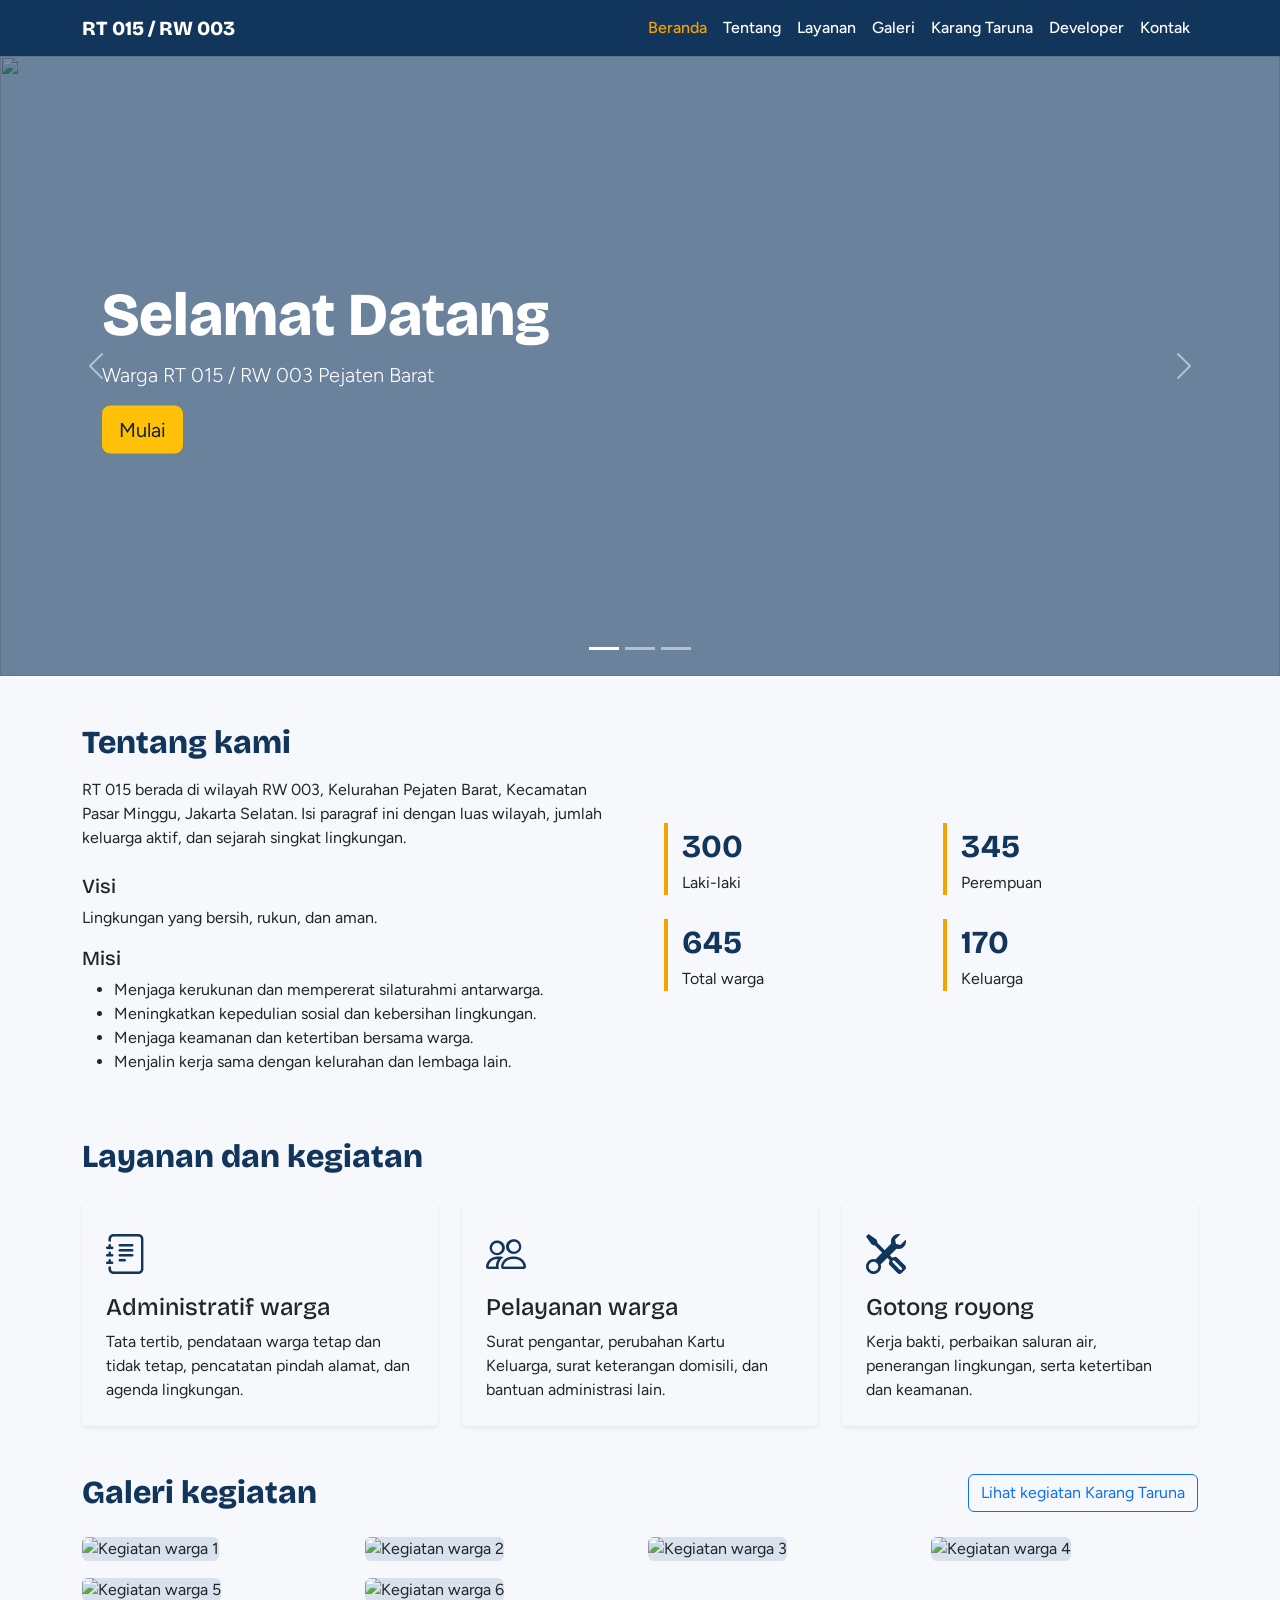
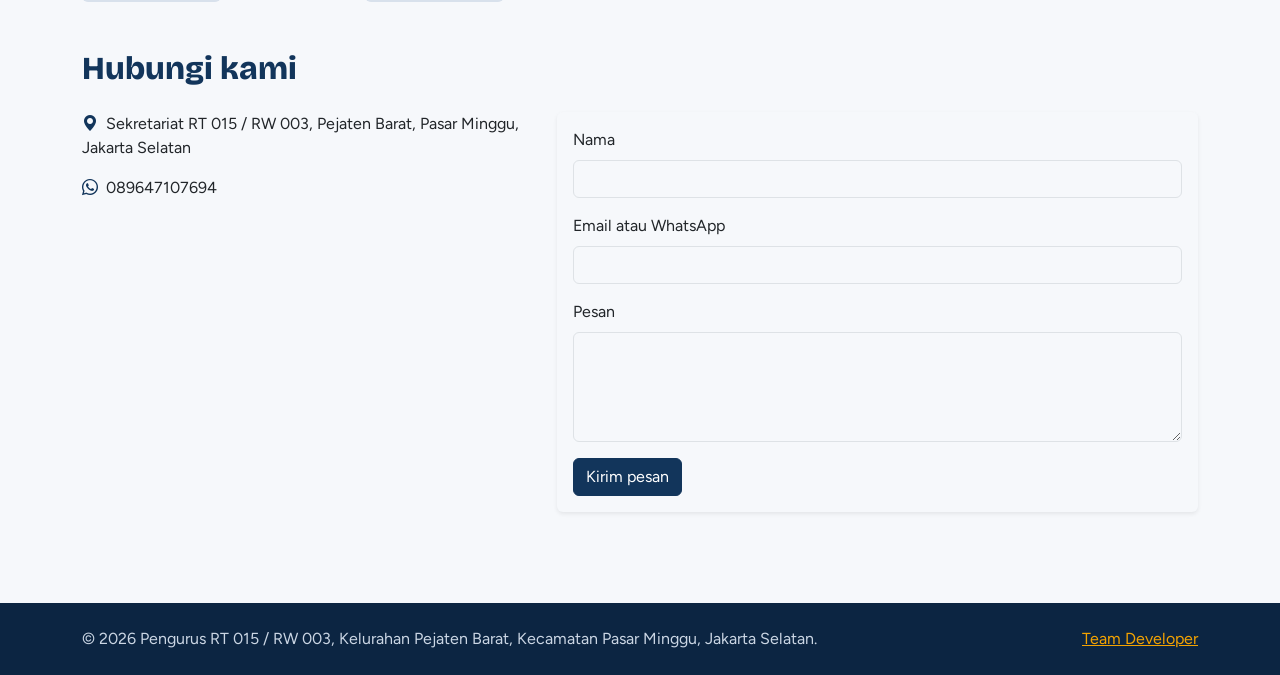
==== index.html @ 80cbb54f "Add files via upload" ====
<!DOCTYPE html>
<html lang="id">
<head>
<meta charset="UTF-8">
<meta name="viewport" content="width=device-width, initial-scale=1">
<title>Beranda – RT 015 / RW 003 Pejaten Barat</title>
<meta name="description" content="Informasi warga RT 015 / RW 003, Kelurahan Pejaten Barat, Kecamatan Pasar Minggu, Jakarta Selatan.">
<link href="https://cdn.jsdelivr.net/npm/bootstrap@5.3.3/dist/css/bootstrap.min.css" rel="stylesheet">
<link href="https://cdn.jsdelivr.net/npm/bootstrap-icons@1.11.3/font/bootstrap-icons.min.css" rel="stylesheet">
<link href="https://fonts.googleapis.com/css2?family=Bricolage+Grotesque:wght@600;800&family=Figtree:wght@400;500;600&display=swap" rel="stylesheet">
<link href="style.css" rel="stylesheet">
</head>
<body>
<nav class="navbar navbar-expand-lg sticky-top navbar-dark">
  <div class="container">
    <a class="navbar-brand" href="index.html">RT 015 / RW 003</a>
    <button class="navbar-toggler" type="button" data-bs-toggle="collapse" data-bs-target="#nav" aria-controls="nav" aria-expanded="false" aria-label="Buka menu"><span class="navbar-toggler-icon"></span></button>
      <div class="collapse navbar-collapse" id="nav">
        <ul class="navbar-nav ms-auto">
          <li class="nav-item"><a class="nav-link active" href="#beranda">Beranda</a></li>
          <li class="nav-item"><a class="nav-link" href="#tentang">Tentang</a></li>
          <li class="nav-item"><a class="nav-link" href="#layanan">Layanan</a></li>
          <li class="nav-item"><a class="nav-link" href="#galeri">Galeri</a></li>
          <li class="nav-item"><a class="nav-link" href="karang-taruna.html">Karang Taruna</a></li>
          <li class="nav-item"><a class="nav-link" href="developer.html">Developer</a></li>
          <li class="nav-item"><a class="nav-link" href="#kontak">Kontak</a></li>
        </ul>
      </div>
  </div>
</nav>

<header id="beranda">
  <div id="hero" class="carousel slide carousel-fade" data-bs-ride="carousel" aria-label="Sorotan">
    <div class="carousel-indicators">
      <button type="button" data-bs-target="#hero" data-bs-slide-to="0" class="active" aria-label="Slide 1"></button>
      <button type="button" data-bs-target="#hero" data-bs-slide-to="1" aria-label="Slide 2"></button>
      <button type="button" data-bs-target="#hero" data-bs-slide-to="2" aria-label="Slide 3"></button>
    </div>
    <div class="carousel-inner">
      <div class="carousel-item active">
        <img src="images/background.jpg" alt="" class="ph">
        <div class="carousel-caption">
          <h1 class="text-white">Selamat Datang</h1>
          <p class="lead">Warga RT 015 / RW 003 Pejaten Barat</p>
          <a class="btn btn-warning btn-lg" href="#tentang">Mulai</a>
        </div>
      </div>
      <div class="carousel-item">
        <img src="images/background1.jpg" alt="" class="ph">
        <div class="carousel-caption">
          <h1 class="text-white">Akses Informasi</h1>
          <p class="lead">Kapan pun dan di mana pun, langsung dari ponsel Anda</p>
          <a class="btn btn-warning btn-lg" href="#galeri">Lihat galeri</a>
        </div>
      </div>
      <div class="carousel-item">
        <img src="images/background2.jpg" alt="" class="ph">
        <div class="carousel-caption">
          <h1 class="text-white">Hubungi Kami</h1>
          <p class="lead">Untuk informasi dan layanan warga</p>
          <a class="btn btn-warning btn-lg" href="#kontak">Hubungi</a>
        </div>
      </div>
    </div>
    <button class="carousel-control-prev" type="button" data-bs-target="#hero" data-bs-slide="prev">
      <span class="carousel-control-prev-icon"></span>
      <span class="visually-hidden">Sebelumnya</span>
    </button>
    <button class="carousel-control-next" type="button" data-bs-target="#hero" data-bs-slide="next">
      <span class="carousel-control-next-icon"></span>
      <span class="visually-hidden">Berikutnya</span>
    </button>
  </div>
</header>

<main>
<section id="tentang" class="container pt-5">
  <div class="row g-5 align-items-center">
    <div class="col-lg-6">
      <h2 class="text-primary mb-3">Tentang kami</h2>
      <p>RT 015 berada di wilayah RW 003, Kelurahan Pejaten Barat, Kecamatan Pasar Minggu, Jakarta Selatan. Isi paragraf ini dengan luas wilayah, jumlah keluarga aktif, dan sejarah singkat lingkungan.</p>
      <h3 class="h5 mt-4">Visi</h3>
      <p>Lingkungan yang bersih, rukun, dan aman.</p>
      <h3 class="h5">Misi</h3>
      <ul>
        <li>Menjaga kerukunan dan mempererat silaturahmi antarwarga.</li>
        <li>Meningkatkan kepedulian sosial dan kebersihan lingkungan.</li>
        <li>Menjaga keamanan dan ketertiban bersama warga.</li>
        <li>Menjalin kerja sama dengan kelurahan dan lembaga lain.</li>
      </ul>
    </div>
    <div class="col-lg-6">
      <div class="row g-4 text-center text-lg-start">
        <div class="col-6"><div class="stat"><b>300</b>Laki-laki</div></div>
        <div class="col-6"><div class="stat"><b>345</b>Perempuan</div></div>
        <div class="col-6"><div class="stat"><b>645</b>Total warga</div></div>
        <div class="col-6"><div class="stat"><b>170</b>Keluarga</div></div>
      </div>
    </div>
  </div>
</section>

<section id="layanan" class="container pt-5">
  <h2 class="text-primary mb-4">Layanan dan kegiatan</h2>
  <div class="row g-4"><div class="col-md-4"><div class="card h-100 border-0 shadow-sm"><div class="card-body p-4"><i class="bi bi-journal-text fs-1 text-primary"></i><h3 class="h4 mt-2">Administratif warga</h3><p class="mb-0">Tata tertib, pendataan warga tetap dan tidak tetap, pencatatan pindah alamat, dan agenda lingkungan.</p></div></div></div><div class="col-md-4"><div class="card h-100 border-0 shadow-sm"><div class="card-body p-4"><i class="bi bi-people fs-1 text-primary"></i><h3 class="h4 mt-2">Pelayanan warga</h3><p class="mb-0">Surat pengantar, perubahan Kartu Keluarga, surat keterangan domisili, dan bantuan administrasi lain.</p></div></div></div><div class="col-md-4"><div class="card h-100 border-0 shadow-sm"><div class="card-body p-4"><i class="bi bi-tools fs-1 text-primary"></i><h3 class="h4 mt-2">Gotong royong</h3><p class="mb-0">Kerja bakti, perbaikan saluran air, penerangan lingkungan, serta ketertiban dan keamanan.</p></div></div></div></div>
</section>

<section id="galeri" class="container pt-5">
  <div class="d-flex justify-content-between align-items-end flex-wrap gap-2 mb-4">
    <h2 class="text-primary mb-0">Galeri kegiatan</h2>
    <a href="karang-taruna.html" class="btn btn-outline-primary">Lihat kegiatan Karang Taruna</a>
  </div>
  <div class="row g-3"><div class="col-6 col-md-3">
    <img class="gal ph rounded" src="images/galeri1.jpg" alt="Kegiatan warga 1" loading="lazy">
  </div>
    <div class="col-6 col-md-3"><img class="gal ph rounded" src="images/galeri2.jpg" alt="Kegiatan warga 2" loading="lazy"></div>
    <div class="col-6 col-md-3"><img class="gal ph rounded" src="images/galeri3.jpg" alt="Kegiatan warga 3" loading="lazy"></div>
    <div class="col-6 col-md-3"><img class="gal ph rounded" src="images/galeri4.jpg" alt="Kegiatan warga 4" loading="lazy"></div>
    <div class="col-6 col-md-3"><img class="gal ph rounded" src="images/galeri5.jpg" alt="Kegiatan warga 5" loading="lazy"></div>
    <div class="col-6 col-md-3"><img class="gal ph rounded" src="images/galeri6.jpg" alt="Kegiatan warga 6" loading="lazy"></div>
  </div>
</section>

<section id="kontak" class="container pt-5">
  <h2 class="text-primary mb-4">Hubungi kami</h2>
  <div class="row g-4">
    <div class="col-lg-5">
      <ul class="list-unstyled">
        <li class="mb-3"><i class="bi bi-geo-alt-fill text-primary me-2"></i>Sekretariat RT 015 / RW 003, Pejaten Barat, Pasar Minggu, Jakarta Selatan</li>
        <li class="mb-3"><i class="bi bi-whatsapp text-primary me-2"></i>089647107694</li>
      </ul>
      <div class="ratio ratio-4x3 rounded overflow-hidden">
        <iframe src="https://maps.app.goo.gl/tDhoVF1ntCbySwu48" title="Peta lokasi" loading="lazy"></iframe>
      </div>
    </div>
    <div class="col-lg-7">
      <form class="card card-body border-0 shadow-sm gap-3" action="https://formspree.io/f/mdegkanv" method="POST">
        <div>
          <label class="form-label" for="n">Nama</label>
          <input class="form-control" id="n" name="nama" required>
        </div>
        <div>
          <label class="form-label" for="k">Email atau WhatsApp</label>
          <input class="form-control" id="k" name="kontak" required>
        </div>
        <div>
          <label class="form-label" for="p">Pesan</label>
          <textarea class="form-control" id="p" name="pesan" rows="4" required></textarea>
        </div>
        <button class="btn btn-primary align-self-start" type="submit">Kirim pesan</button>
      </form>
    </div>
  </div>
</section>
</main>
<div class="modal fade" id="lightbox" tabindex="-1" aria-label="Foto kegiatan" aria-hidden="true">
  <div class="modal-dialog modal-lg modal-dialog-centered"><div class="modal-content">
    <img class="img-fluid rounded-top" src="" alt="">
    <div class="modal-footer justify-content-between"><span class="cap"></span><button class="btn btn-primary" data-bs-dismiss="modal">Tutup</button></div>
  </div></div>
</div>
<footer class="py-4 mt-5">
  <div class="container d-flex flex-wrap justify-content-between gap-2">
    <span>© <span class="yr"></span> Pengurus RT 015 / RW 003, Kelurahan Pejaten Barat, Kecamatan Pasar Minggu, Jakarta Selatan.</span>
    <a href="developer.html">Team Developer</a>
  </div>
</footer>
<script src="https://cdn.jsdelivr.net/npm/bootstrap@5.3.3/dist/js/bootstrap.bundle.min.js"></script>
<script src="script.js"></script>
</body>
</html>
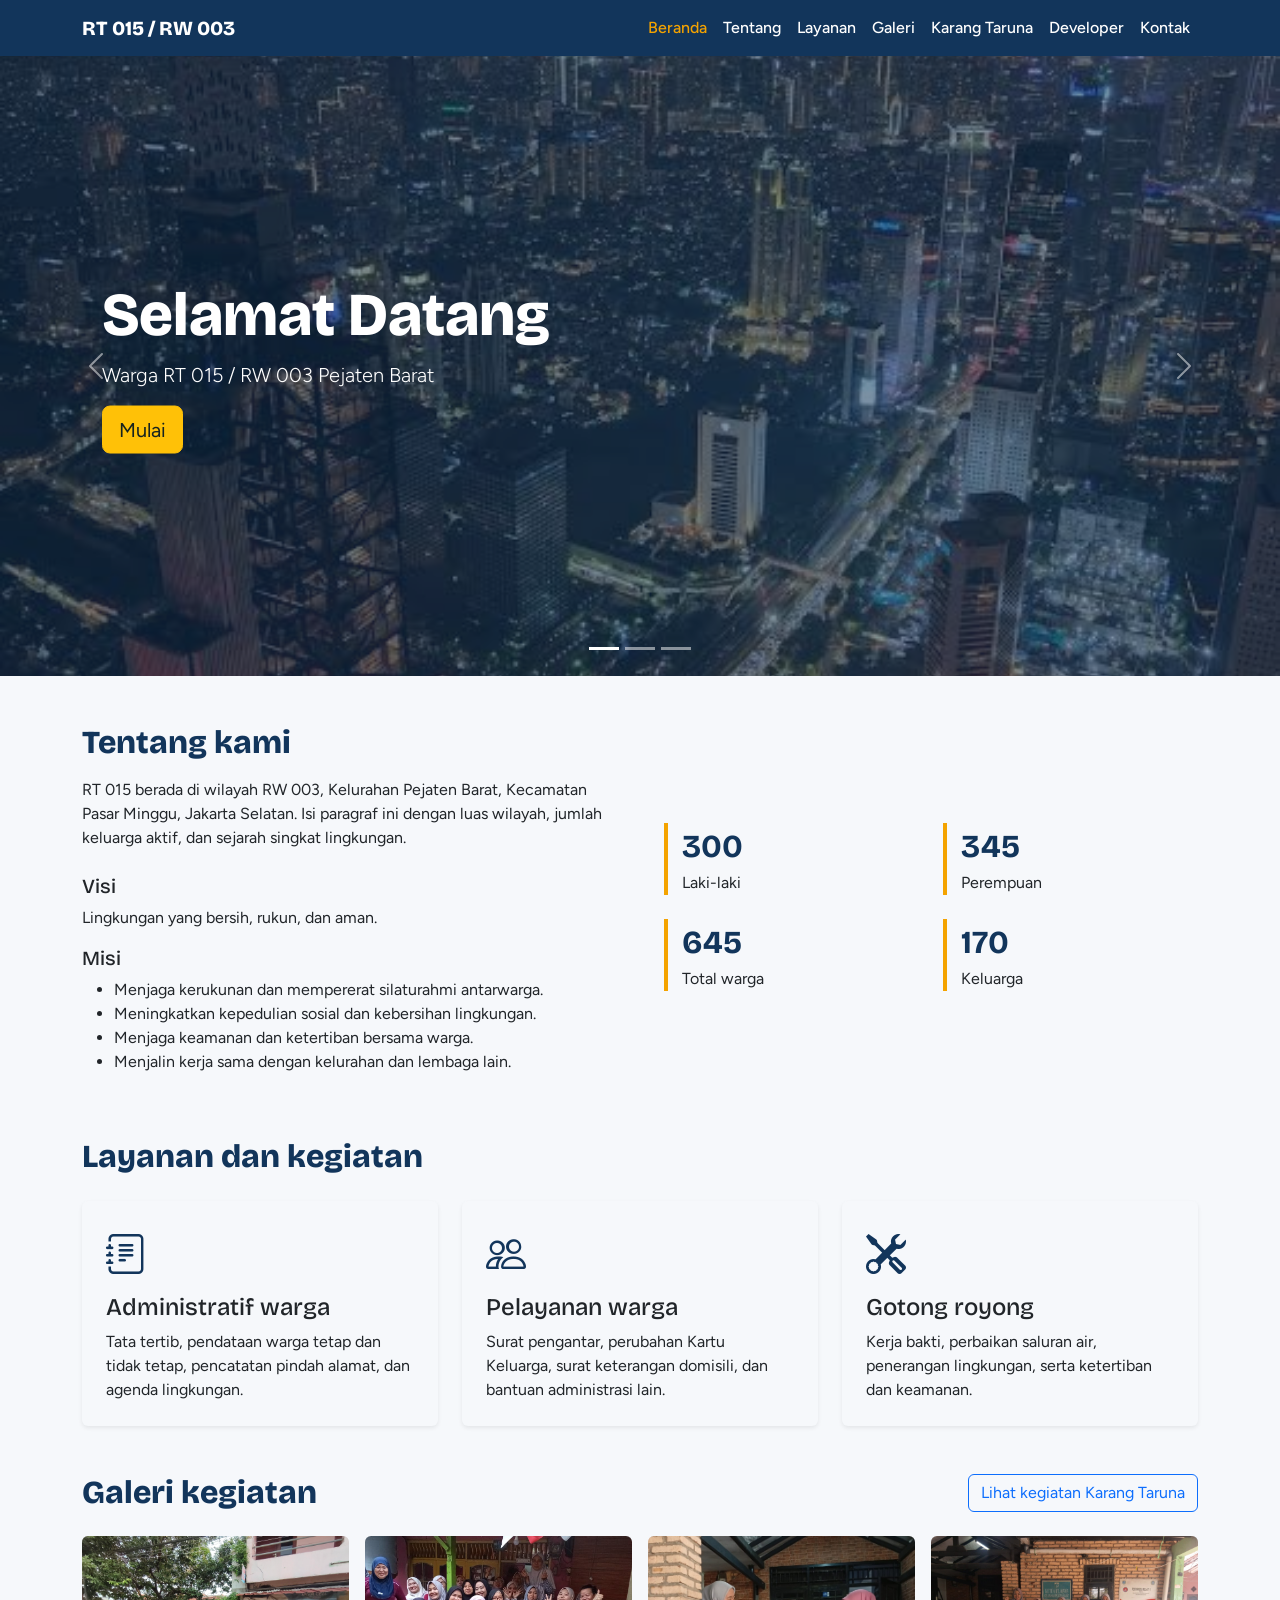
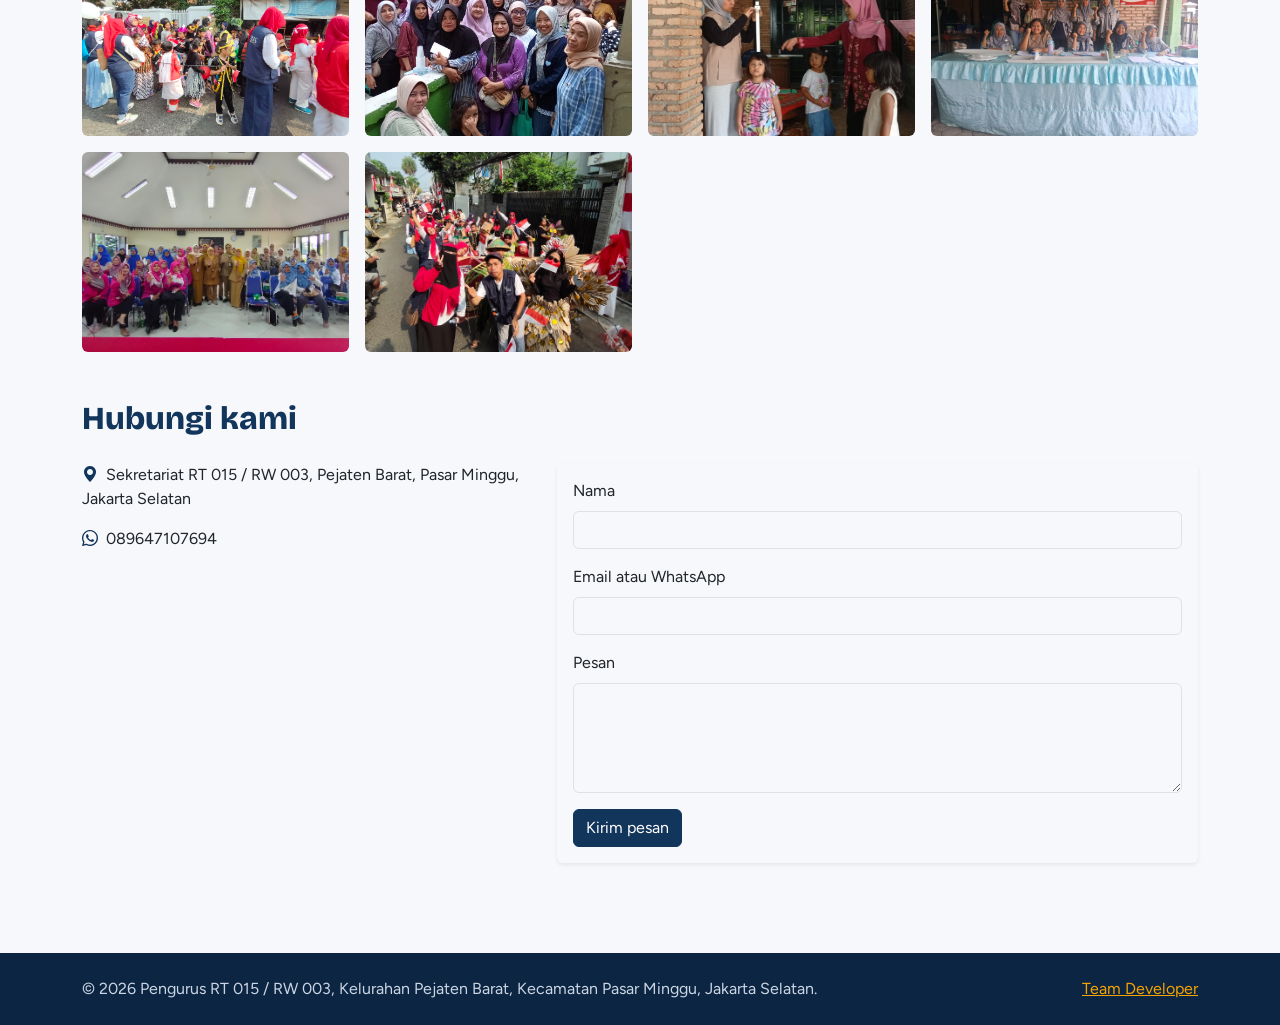
==== commit 595925a6: "Update index.html" ====
--- a/index.html
+++ b/index.html
@@ -130,7 +130,7 @@
         <li class="mb-3"><i class="bi bi-whatsapp text-primary me-2"></i>089647107694</li>
       </ul>
       <div class="ratio ratio-4x3 rounded overflow-hidden">
-        <iframe src="https://maps.app.goo.gl/tDhoVF1ntCbySwu48" title="Peta lokasi" loading="lazy"></iframe>
+        <iframe src="https://maps.app.goo.gl/wfseMxNhac7i9zMTA" title="Peta lokasi" loading="lazy"></iframe>
       </div>
     </div>
     <div class="col-lg-7">
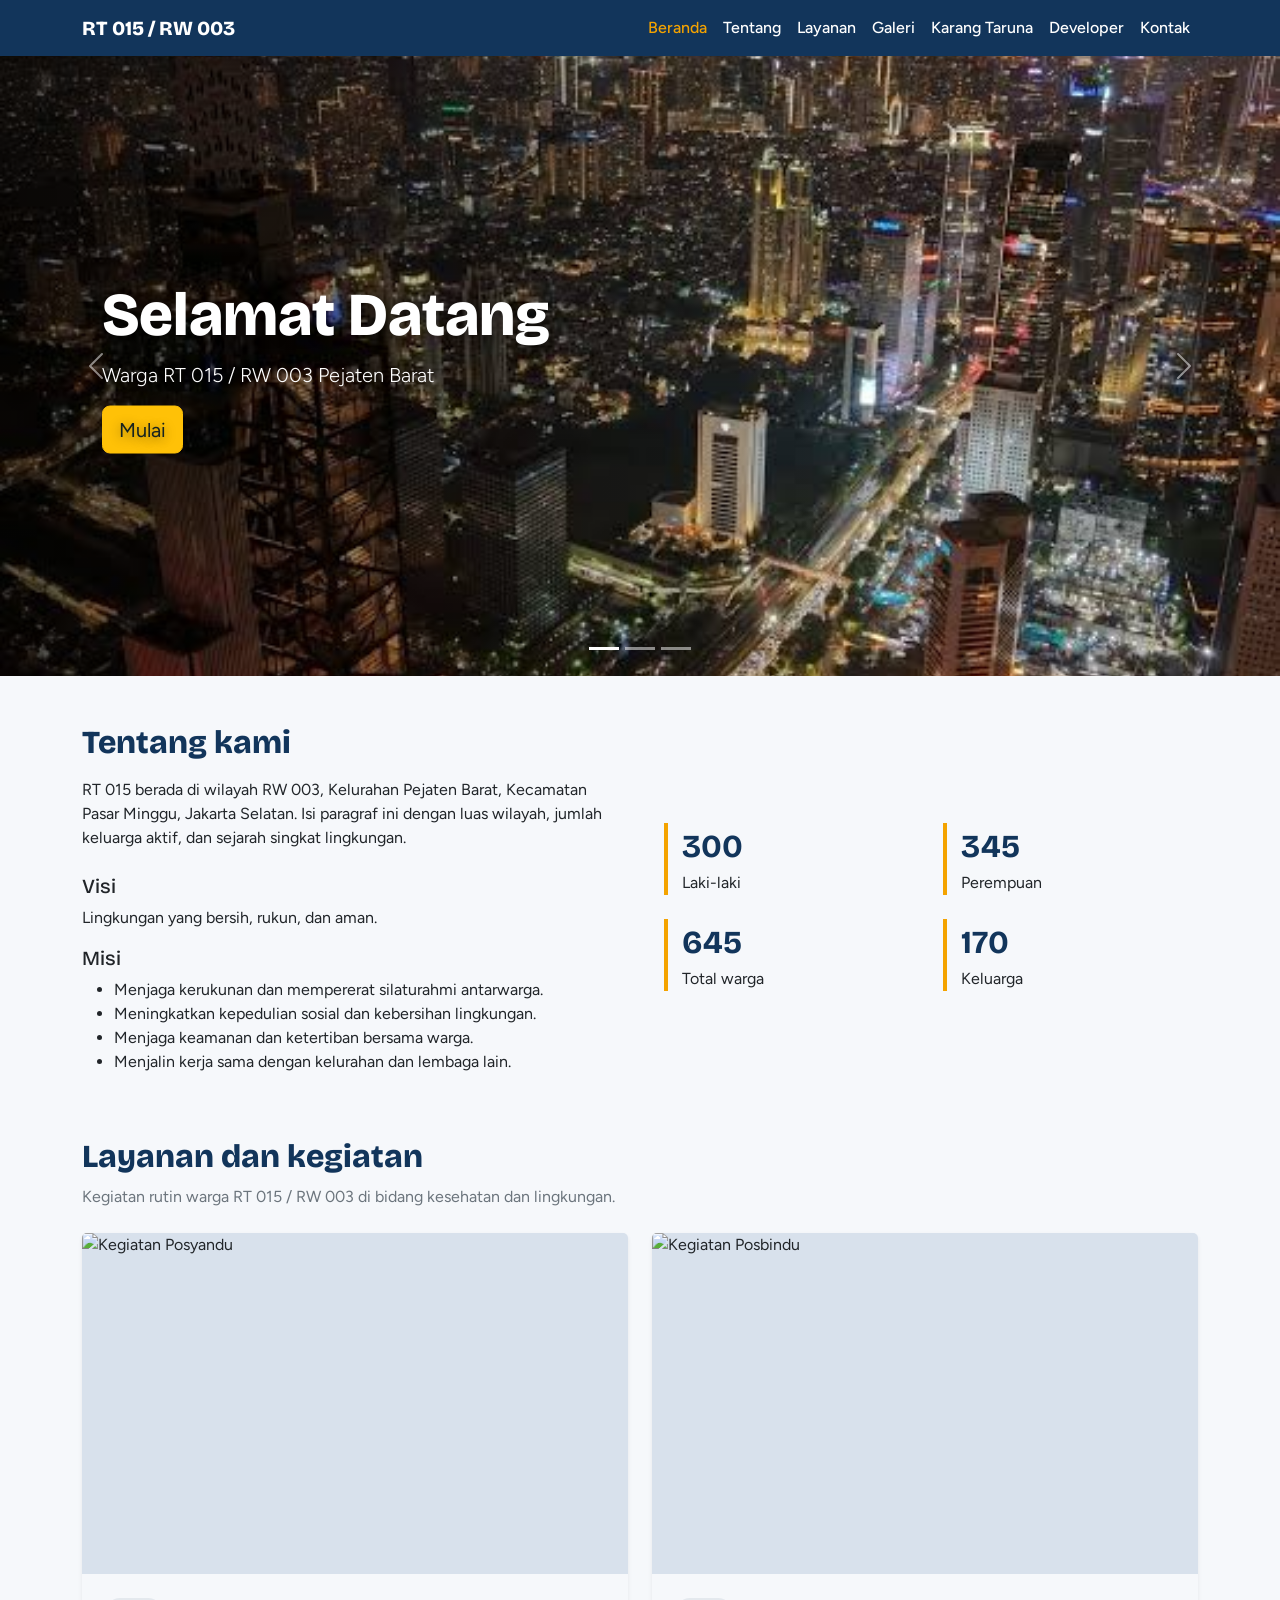
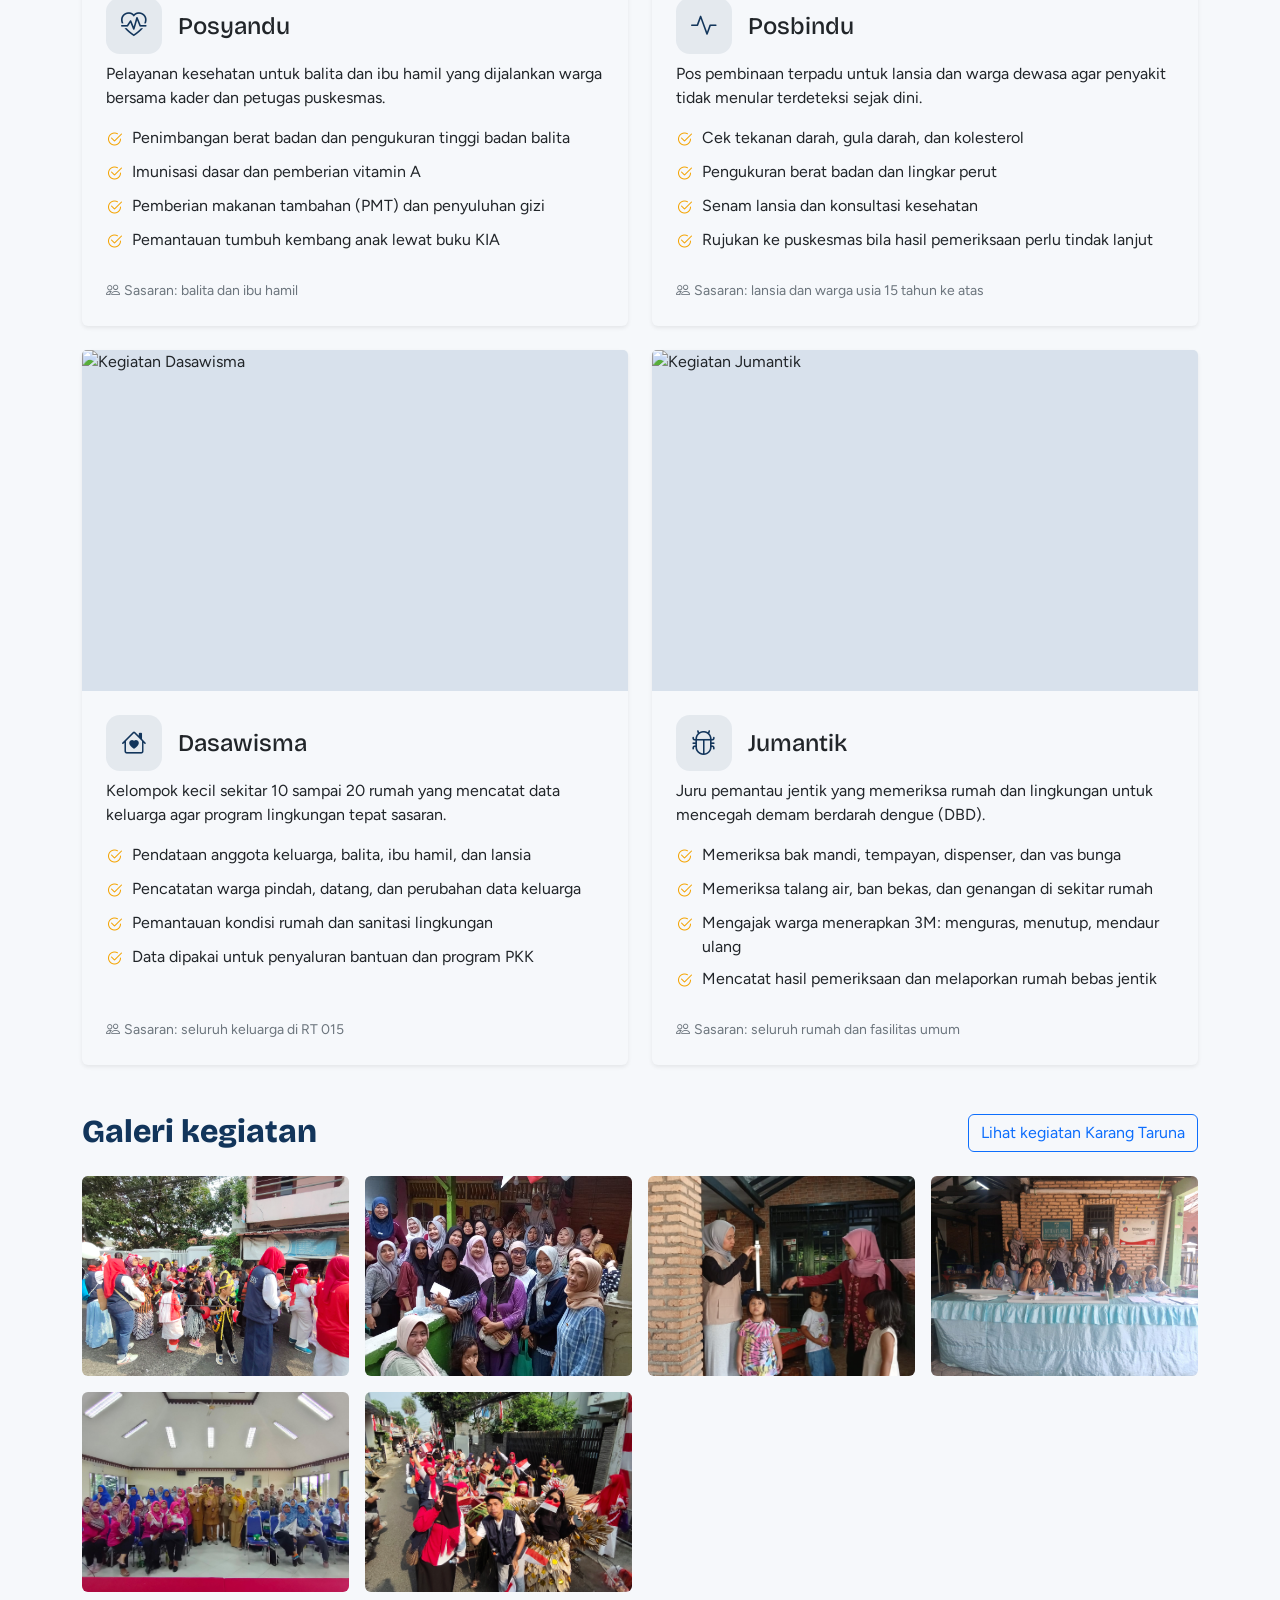
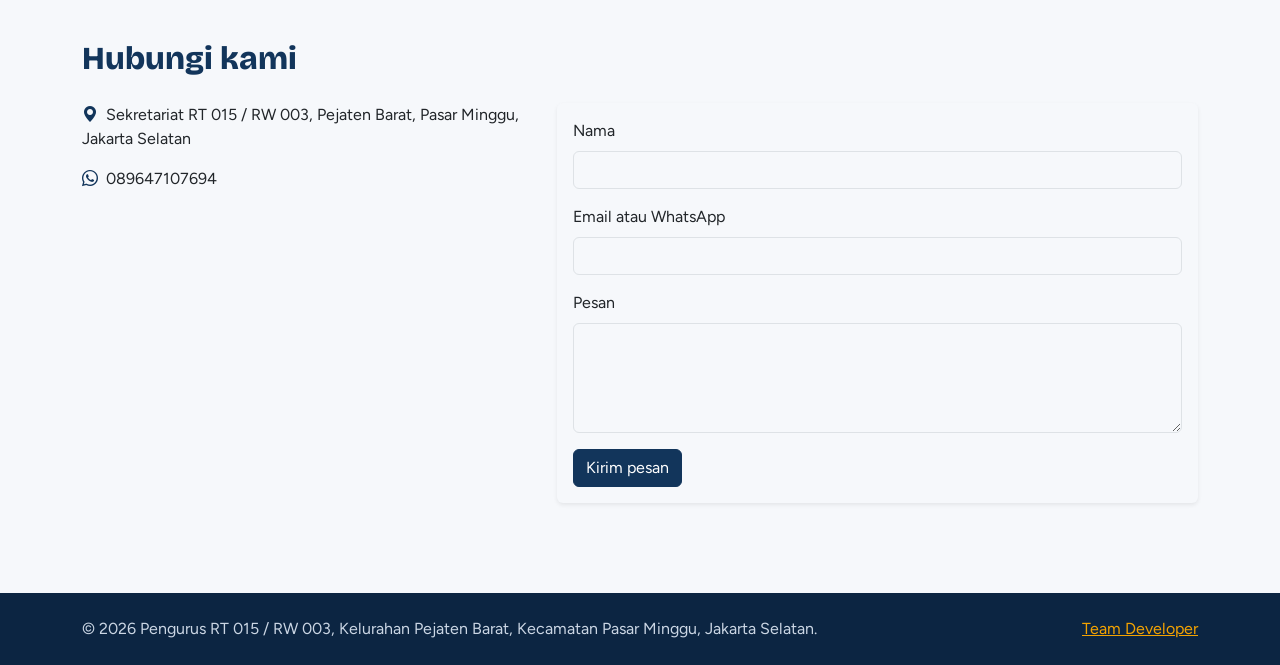
==== commit 2084505f: "Enhance services section and update location map" ====
--- a/index.html
+++ b/index.html
@@ -101,8 +101,94 @@
 </section>
 
 <section id="layanan" class="container pt-5">
-  <h2 class="text-primary mb-4">Layanan dan kegiatan</h2>
-  <div class="row g-4"><div class="col-md-4"><div class="card h-100 border-0 shadow-sm"><div class="card-body p-4"><i class="bi bi-journal-text fs-1 text-primary"></i><h3 class="h4 mt-2">Administratif warga</h3><p class="mb-0">Tata tertib, pendataan warga tetap dan tidak tetap, pencatatan pindah alamat, dan agenda lingkungan.</p></div></div></div><div class="col-md-4"><div class="card h-100 border-0 shadow-sm"><div class="card-body p-4"><i class="bi bi-people fs-1 text-primary"></i><h3 class="h4 mt-2">Pelayanan warga</h3><p class="mb-0">Surat pengantar, perubahan Kartu Keluarga, surat keterangan domisili, dan bantuan administrasi lain.</p></div></div></div><div class="col-md-4"><div class="card h-100 border-0 shadow-sm"><div class="card-body p-4"><i class="bi bi-tools fs-1 text-primary"></i><h3 class="h4 mt-2">Gotong royong</h3><p class="mb-0">Kerja bakti, perbaikan saluran air, penerangan lingkungan, serta ketertiban dan keamanan.</p></div></div></div></div>
+  <h2 class="text-primary mb-2">Layanan dan kegiatan</h2>
+  <p class="text-secondary mb-4 col-lg-7">Kegiatan rutin warga RT 015 / RW 003 di bidang kesehatan dan lingkungan.</p>
+  <div class="row g-4">
+      <div class="col-md-6">
+        <article class="card layanan h-100 border-0 shadow-sm">
+          <img class="ph card-img-top layanan-img" src="images/layanan/posyandu.svg" alt="Kegiatan Posyandu" loading="lazy">
+          <div class="card-body p-4">
+            <div class="d-flex align-items-center gap-3 mb-2">
+              <span class="program-icon"><i class="bi bi-heart-pulse" aria-hidden="true"></i></span>
+              <h3 class="h4 mb-0">Posyandu</h3>
+            </div>
+            <p>Pelayanan kesehatan untuk balita dan ibu hamil yang dijalankan warga bersama kader dan petugas puskesmas.</p>
+            <ul class="layanan-list list-unstyled mb-0">
+              <li><i class="bi bi-check2-circle" aria-hidden="true"></i>Penimbangan berat badan dan pengukuran tinggi badan balita</li>
+              <li><i class="bi bi-check2-circle" aria-hidden="true"></i>Imunisasi dasar dan pemberian vitamin A</li>
+              <li><i class="bi bi-check2-circle" aria-hidden="true"></i>Pemberian makanan tambahan (PMT) dan penyuluhan gizi</li>
+              <li><i class="bi bi-check2-circle" aria-hidden="true"></i>Pemantauan tumbuh kembang anak lewat buku KIA</li>
+            </ul>
+          </div>
+          <div class="card-footer bg-transparent border-0 px-4 pb-4 pt-0">
+            <small class="text-secondary"><i class="bi bi-people me-1" aria-hidden="true"></i>Sasaran: balita dan ibu hamil</small>
+          </div>
+        </article>
+      </div>
+      <div class="col-md-6">
+        <article class="card layanan h-100 border-0 shadow-sm">
+          <img class="ph card-img-top layanan-img" src="images/layanan/posbindu.svg" alt="Kegiatan Posbindu" loading="lazy">
+          <div class="card-body p-4">
+            <div class="d-flex align-items-center gap-3 mb-2">
+              <span class="program-icon"><i class="bi bi-activity" aria-hidden="true"></i></span>
+              <h3 class="h4 mb-0">Posbindu</h3>
+            </div>
+            <p>Pos pembinaan terpadu untuk lansia dan warga dewasa agar penyakit tidak menular terdeteksi sejak dini.</p>
+            <ul class="layanan-list list-unstyled mb-0">
+              <li><i class="bi bi-check2-circle" aria-hidden="true"></i>Cek tekanan darah, gula darah, dan kolesterol</li>
+              <li><i class="bi bi-check2-circle" aria-hidden="true"></i>Pengukuran berat badan dan lingkar perut</li>
+              <li><i class="bi bi-check2-circle" aria-hidden="true"></i>Senam lansia dan konsultasi kesehatan</li>
+              <li><i class="bi bi-check2-circle" aria-hidden="true"></i>Rujukan ke puskesmas bila hasil pemeriksaan perlu tindak lanjut</li>
+            </ul>
+          </div>
+          <div class="card-footer bg-transparent border-0 px-4 pb-4 pt-0">
+            <small class="text-secondary"><i class="bi bi-people me-1" aria-hidden="true"></i>Sasaran: lansia dan warga usia 15 tahun ke atas</small>
+          </div>
+        </article>
+      </div>
+      <div class="col-md-6">
+        <article class="card layanan h-100 border-0 shadow-sm">
+          <img class="ph card-img-top layanan-img" src="images/layanan/dasawisma.svg" alt="Kegiatan Dasawisma" loading="lazy">
+          <div class="card-body p-4">
+            <div class="d-flex align-items-center gap-3 mb-2">
+              <span class="program-icon"><i class="bi bi-house-heart" aria-hidden="true"></i></span>
+              <h3 class="h4 mb-0">Dasawisma</h3>
+            </div>
+            <p>Kelompok kecil sekitar 10 sampai 20 rumah yang mencatat data keluarga agar program lingkungan tepat sasaran.</p>
+            <ul class="layanan-list list-unstyled mb-0">
+              <li><i class="bi bi-check2-circle" aria-hidden="true"></i>Pendataan anggota keluarga, balita, ibu hamil, dan lansia</li>
+              <li><i class="bi bi-check2-circle" aria-hidden="true"></i>Pencatatan warga pindah, datang, dan perubahan data keluarga</li>
+              <li><i class="bi bi-check2-circle" aria-hidden="true"></i>Pemantauan kondisi rumah dan sanitasi lingkungan</li>
+              <li><i class="bi bi-check2-circle" aria-hidden="true"></i>Data dipakai untuk penyaluran bantuan dan program PKK</li>
+            </ul>
+          </div>
+          <div class="card-footer bg-transparent border-0 px-4 pb-4 pt-0">
+            <small class="text-secondary"><i class="bi bi-people me-1" aria-hidden="true"></i>Sasaran: seluruh keluarga di RT 015</small>
+          </div>
+        </article>
+      </div>
+      <div class="col-md-6">
+        <article class="card layanan h-100 border-0 shadow-sm">
+          <img class="ph card-img-top layanan-img" src="images/layanan/jumantik.svg" alt="Kegiatan Jumantik" loading="lazy">
+          <div class="card-body p-4">
+            <div class="d-flex align-items-center gap-3 mb-2">
+              <span class="program-icon"><i class="bi bi-bug" aria-hidden="true"></i></span>
+              <h3 class="h4 mb-0">Jumantik</h3>
+            </div>
+            <p>Juru pemantau jentik yang memeriksa rumah dan lingkungan untuk mencegah demam berdarah dengue (DBD).</p>
+            <ul class="layanan-list list-unstyled mb-0">
+              <li><i class="bi bi-check2-circle" aria-hidden="true"></i>Memeriksa bak mandi, tempayan, dispenser, dan vas bunga</li>
+              <li><i class="bi bi-check2-circle" aria-hidden="true"></i>Memeriksa talang air, ban bekas, dan genangan di sekitar rumah</li>
+              <li><i class="bi bi-check2-circle" aria-hidden="true"></i>Mengajak warga menerapkan 3M: menguras, menutup, mendaur ulang</li>
+              <li><i class="bi bi-check2-circle" aria-hidden="true"></i>Mencatat hasil pemeriksaan dan melaporkan rumah bebas jentik</li>
+            </ul>
+          </div>
+          <div class="card-footer bg-transparent border-0 px-4 pb-4 pt-0">
+            <small class="text-secondary"><i class="bi bi-people me-1" aria-hidden="true"></i>Sasaran: seluruh rumah dan fasilitas umum</small>
+          </div>
+        </article>
+      </div>
+  </div>
 </section>
 
 <section id="galeri" class="container pt-5">
@@ -130,7 +216,7 @@
         <li class="mb-3"><i class="bi bi-whatsapp text-primary me-2"></i>089647107694</li>
       </ul>
       <div class="ratio ratio-4x3 rounded overflow-hidden">
-        <iframe src="https://maps.app.goo.gl/wfseMxNhac7i9zMTA" title="Peta lokasi" loading="lazy"></iframe>
+        <iframe src="https://maps.app.goo.gl/tDhoVF1ntCbySwu48" title="Peta lokasi" loading="lazy"></iframe>
       </div>
     </div>
     <div class="col-lg-7">
--- a/style.css
+++ b/style.css
@@ -0,0 +1,185 @@
+:root {
+  --navy:        #12355b;
+  --navy-dark:   #0c2542;
+  --amber:       #f4a300;
+  --ink:         #16231f;
+  --surface:     #d8e1ec;
+
+  --bs-primary:         var(--navy);
+  --bs-primary-rgb:     18, 53, 91;
+  --bs-warning:         var(--amber);
+  --bs-warning-rgb:     244, 163, 0;
+  --bs-body-font-family: "Figtree", "Segoe UI", system-ui, sans-serif;
+  --bs-body-bg:         #f6f8fb;
+}
+
+html {
+  scroll-behavior: smooth;
+  scroll-padding-top: 72px;
+}
+
+.ph {
+  width: 100%;
+  background: var(--surface);
+  object-fit: cover;
+}
+
+h1,
+h2,
+h3,
+h4,
+.navbar-brand {
+  font-family: "Bricolage Grotesque", "Trebuchet MS", sans-serif;
+  font-weight: 800;
+}
+
+.btn-primary {
+  --bs-btn-bg:                  var(--navy);
+  --bs-btn-border-color:        var(--navy);
+  --bs-btn-hover-bg:            var(--navy-dark);
+  --bs-btn-hover-border-color:  var(--navy-dark);
+}
+
+.btn-warning {
+  --bs-btn-color: var(--ink);
+}
+
+.text-primary {
+  color: var(--navy) !important;
+}
+
+.navbar {
+  background: var(--navy);
+}
+
+.navbar .nav-link {
+  color: #fff;
+  font-weight: 500;
+}
+
+.navbar .nav-link:hover,
+.navbar .nav-link.active {
+  color: var(--amber);
+}
+
+.carousel-item {
+  position: relative;
+  height: min(78vh, 620px);
+  background: #1b1b1b;
+}
+
+.carousel-item img {
+  width: 100%;
+  height: 100%;
+  object-fit: cover;
+  opacity: 1;
+}
+
+.carousel-item::after {
+  content: "";
+  position: absolute;
+  inset: 0;
+  background: linear-gradient(90deg, rgba(0, 0, 0, .55) 0%, rgba(0, 0, 0, 0) 65%);
+  pointer-events: none;
+}
+
+.carousel-caption {
+  top: 50%;
+  bottom: auto;
+  left: 8%;
+  right: 8%;
+  z-index: 2;
+  text-align: left;
+  transform: translateY(-50%);
+  text-shadow: 0 2px 12px rgba(0, 0, 0, .45);
+}
+
+.carousel-caption h1 {
+  font-size: clamp(2rem, 5.5vw, 3.8rem);
+}
+
+.stat {
+  padding-left: 14px;
+  border-left: 4px solid var(--amber);
+}
+
+.stat b {
+  display: block;
+  font-family: "Bricolage Grotesque", sans-serif;
+  font-size: 2rem;
+  color: var(--navy);
+}
+
+.gal {
+  aspect-ratio: 4 / 3;
+  cursor: zoom-in;
+  transition: transform .2s;
+}
+
+.gal:hover {
+  transform: scale(1.02);
+}
+
+.program-icon {
+  flex: 0 0 56px;
+  width: 56px;
+  height: 56px;
+  display: grid;
+  place-items: center;
+  border-radius: 14px;
+  background: rgba(var(--bs-primary-rgb), .08);
+  color: var(--navy);
+  font-size: 1.6rem;
+}
+
+.pengurus-foto {
+  aspect-ratio: 1;
+  width: 100%;
+  max-width: 160px;
+  border: 4px solid #fff;
+  border-radius: 50%;
+  box-shadow: 0 0 0 3px var(--amber);
+}
+
+
+.layanan-img {
+  aspect-ratio: 16 / 10;
+}
+
+.layanan-list li {
+  display: flex;
+  gap: 10px;
+  margin-bottom: 8px;
+}
+
+.layanan-list li:last-child {
+  margin-bottom: 0;
+}
+
+.layanan-list .bi {
+  flex: 0 0 auto;
+  margin-top: 2px;
+  color: var(--amber);
+}
+
+.member img {
+  aspect-ratio: 1;
+  max-width: 150px;
+  border-radius: 50%;
+}
+
+footer {
+  background: var(--navy-dark);
+  color: #cbd6e4;
+}
+
+footer a {
+  color: var(--amber);
+}
+
+@media (prefers-reduced-motion: reduce) {
+  * {
+    transition: none !important;
+    scroll-behavior: auto !important;
+  }
+}
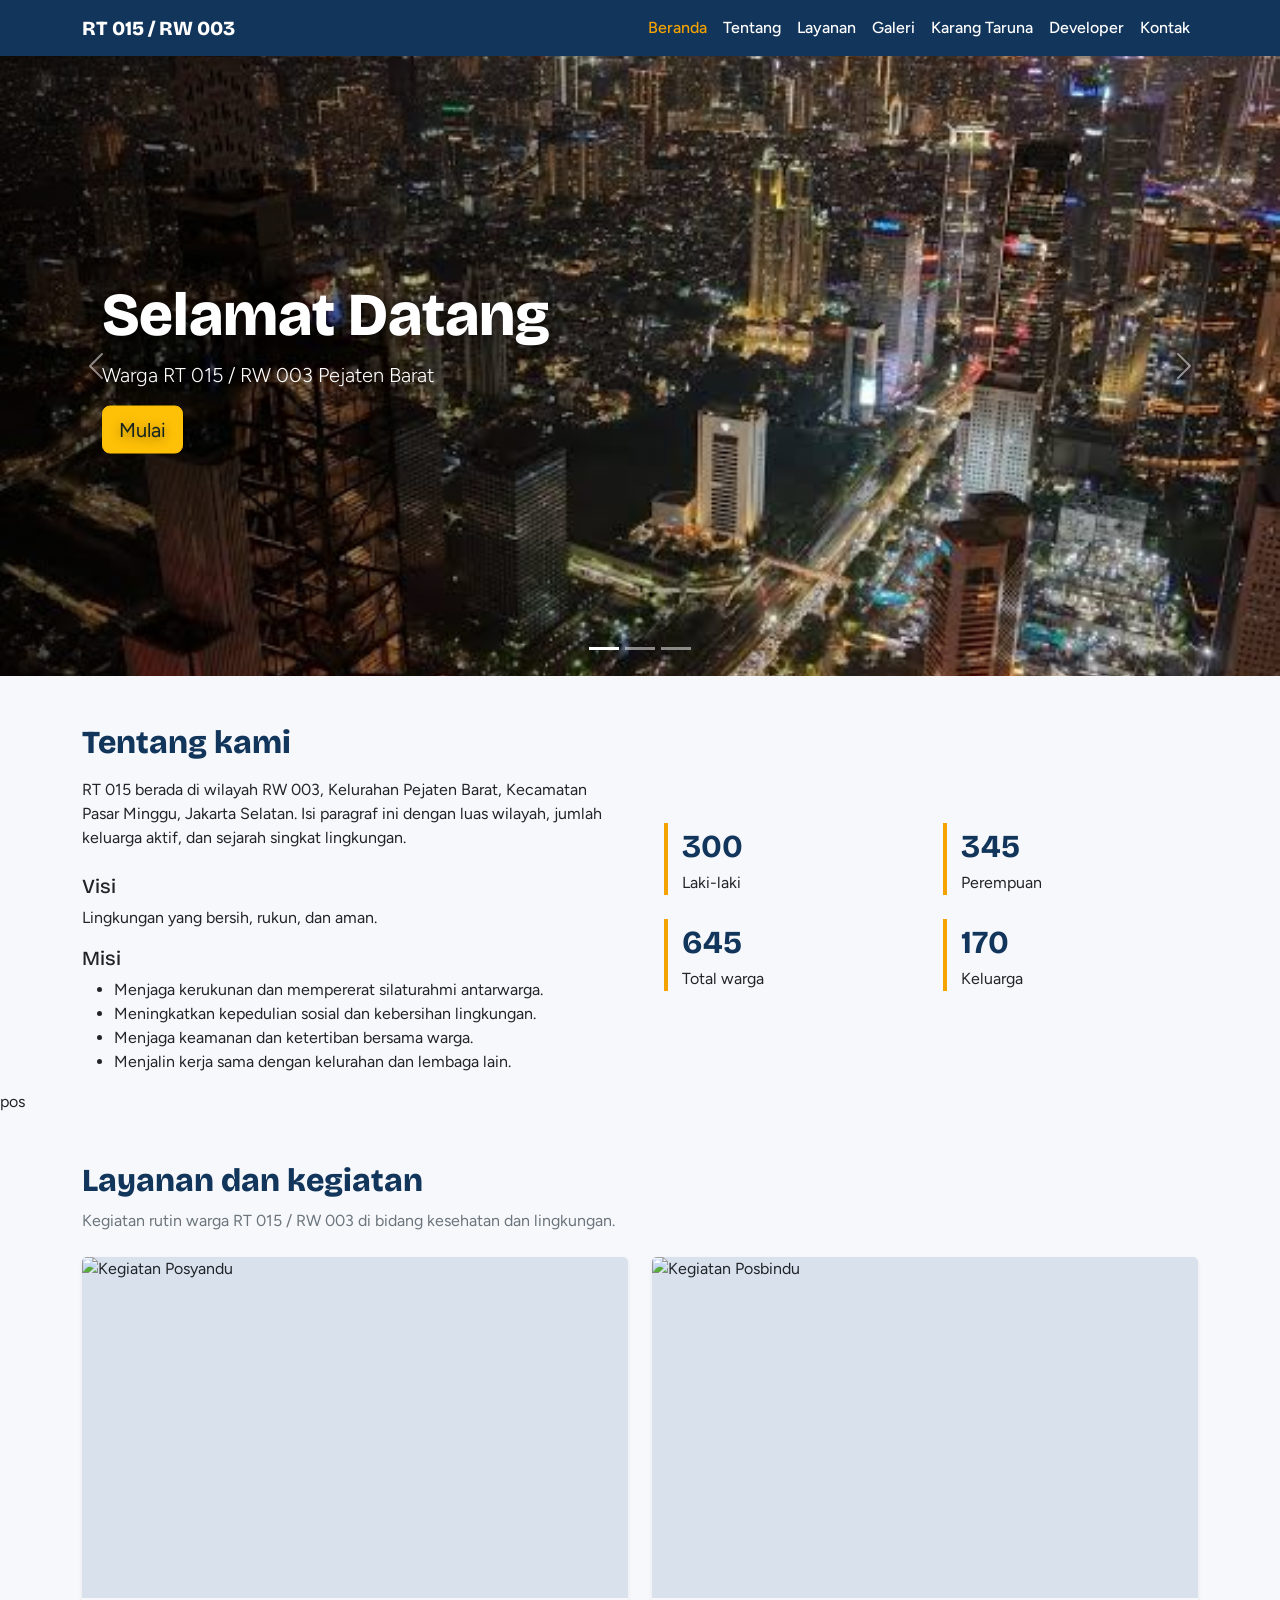
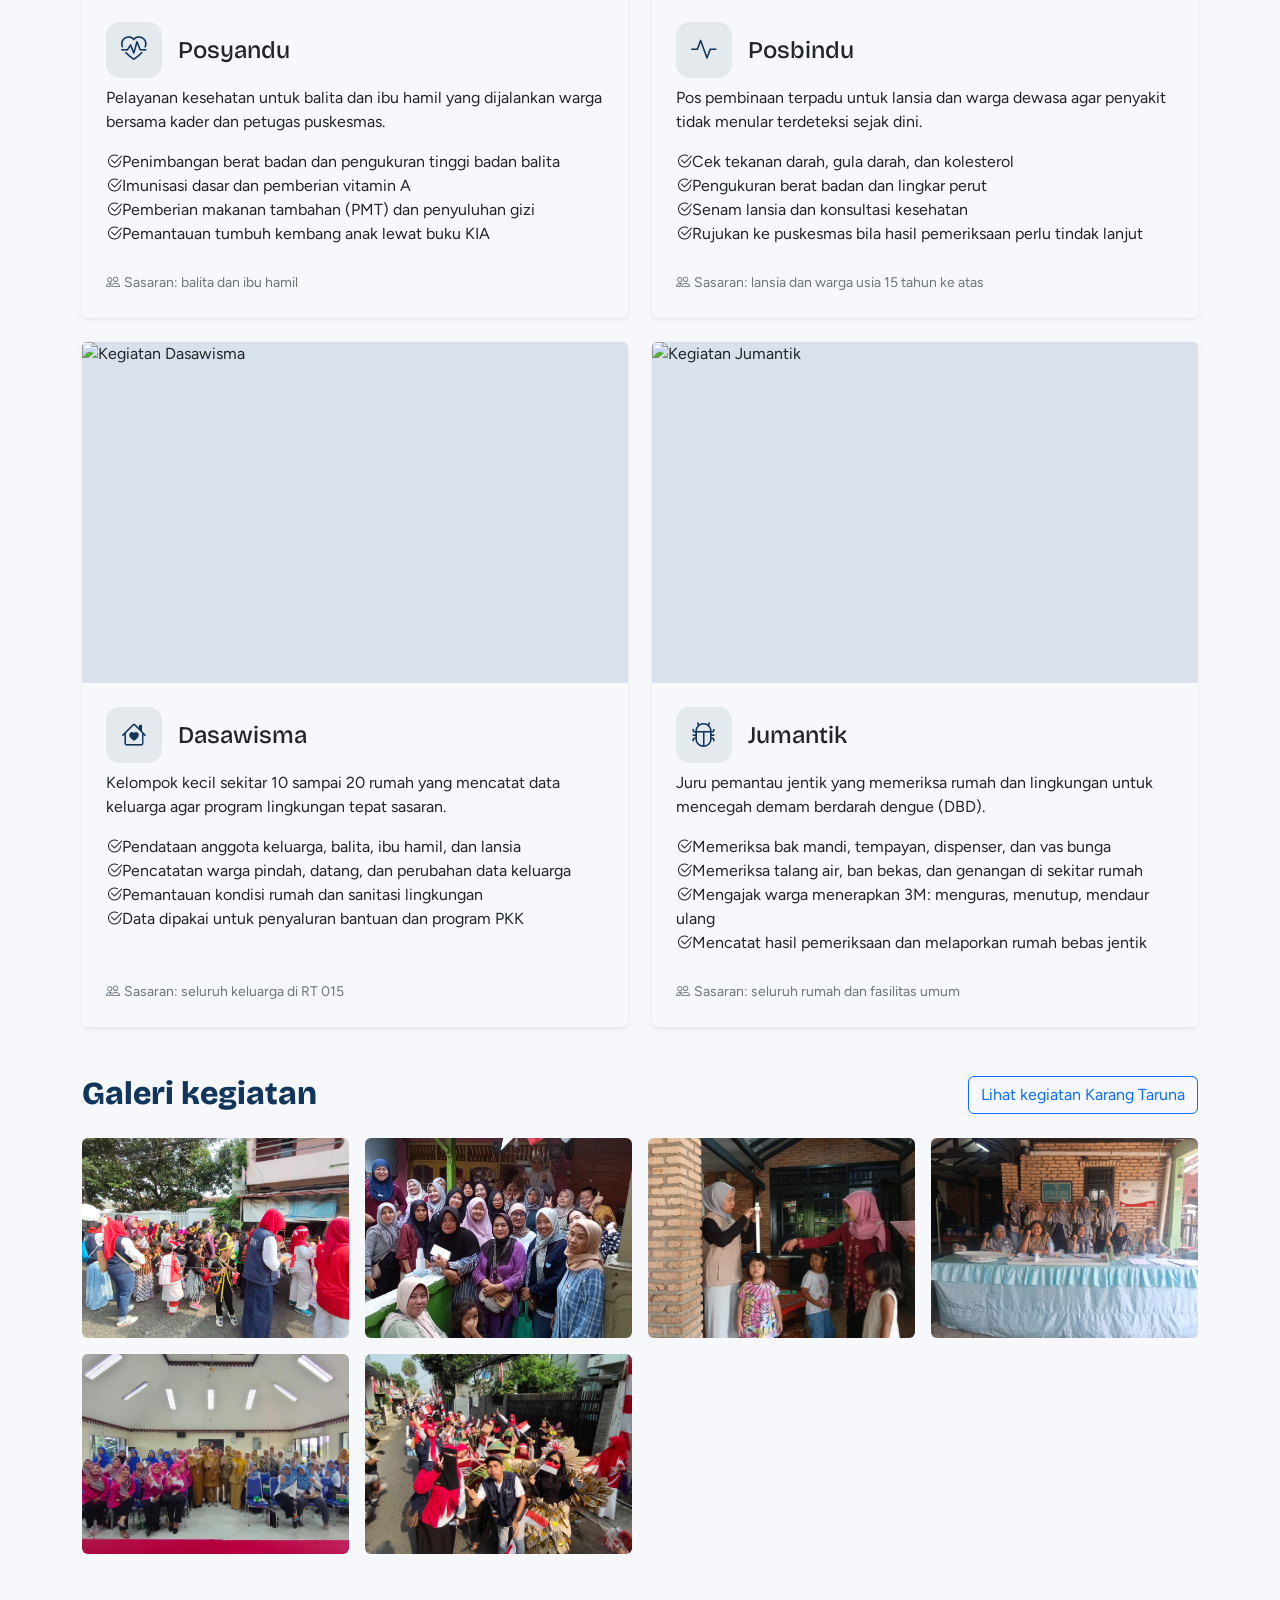
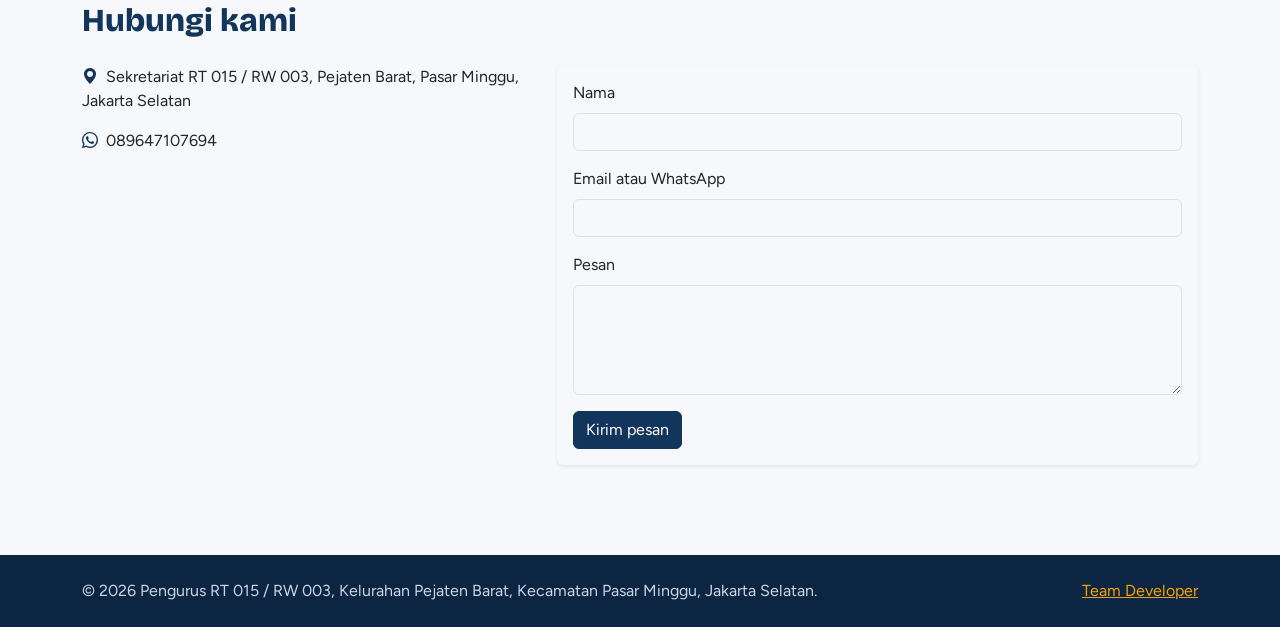
==== commit d2f68178: "Update index.html" ====
--- a/index.html
+++ b/index.html
@@ -98,7 +98,7 @@
       </div>
     </div>
   </div>
-</section>
+</section>pos
 
 <section id="layanan" class="container pt-5">
   <h2 class="text-primary mb-2">Layanan dan kegiatan</h2>
@@ -113,7 +113,7 @@
               <h3 class="h4 mb-0">Posyandu</h3>
             </div>
             <p>Pelayanan kesehatan untuk balita dan ibu hamil yang dijalankan warga bersama kader dan petugas puskesmas.</p>
-            <ul class="layanan-list list-unstyled mb-0">
+            <ul class="check-list list-unstyled mb-0">
               <li><i class="bi bi-check2-circle" aria-hidden="true"></i>Penimbangan berat badan dan pengukuran tinggi badan balita</li>
               <li><i class="bi bi-check2-circle" aria-hidden="true"></i>Imunisasi dasar dan pemberian vitamin A</li>
               <li><i class="bi bi-check2-circle" aria-hidden="true"></i>Pemberian makanan tambahan (PMT) dan penyuluhan gizi</li>
@@ -134,7 +134,7 @@
               <h3 class="h4 mb-0">Posbindu</h3>
             </div>
             <p>Pos pembinaan terpadu untuk lansia dan warga dewasa agar penyakit tidak menular terdeteksi sejak dini.</p>
-            <ul class="layanan-list list-unstyled mb-0">
+            <ul class="check-list list-unstyled mb-0">
               <li><i class="bi bi-check2-circle" aria-hidden="true"></i>Cek tekanan darah, gula darah, dan kolesterol</li>
               <li><i class="bi bi-check2-circle" aria-hidden="true"></i>Pengukuran berat badan dan lingkar perut</li>
               <li><i class="bi bi-check2-circle" aria-hidden="true"></i>Senam lansia dan konsultasi kesehatan</li>
@@ -155,7 +155,7 @@
               <h3 class="h4 mb-0">Dasawisma</h3>
             </div>
             <p>Kelompok kecil sekitar 10 sampai 20 rumah yang mencatat data keluarga agar program lingkungan tepat sasaran.</p>
-            <ul class="layanan-list list-unstyled mb-0">
+            <ul class="check-list list-unstyled mb-0">
               <li><i class="bi bi-check2-circle" aria-hidden="true"></i>Pendataan anggota keluarga, balita, ibu hamil, dan lansia</li>
               <li><i class="bi bi-check2-circle" aria-hidden="true"></i>Pencatatan warga pindah, datang, dan perubahan data keluarga</li>
               <li><i class="bi bi-check2-circle" aria-hidden="true"></i>Pemantauan kondisi rumah dan sanitasi lingkungan</li>
@@ -176,7 +176,7 @@
               <h3 class="h4 mb-0">Jumantik</h3>
             </div>
             <p>Juru pemantau jentik yang memeriksa rumah dan lingkungan untuk mencegah demam berdarah dengue (DBD).</p>
-            <ul class="layanan-list list-unstyled mb-0">
+            <ul class="check-list list-unstyled mb-0">
               <li><i class="bi bi-check2-circle" aria-hidden="true"></i>Memeriksa bak mandi, tempayan, dispenser, dan vas bunga</li>
               <li><i class="bi bi-check2-circle" aria-hidden="true"></i>Memeriksa talang air, ban bekas, dan genangan di sekitar rumah</li>
               <li><i class="bi bi-check2-circle" aria-hidden="true"></i>Mengajak warga menerapkan 3M: menguras, menutup, mendaur ulang</li>
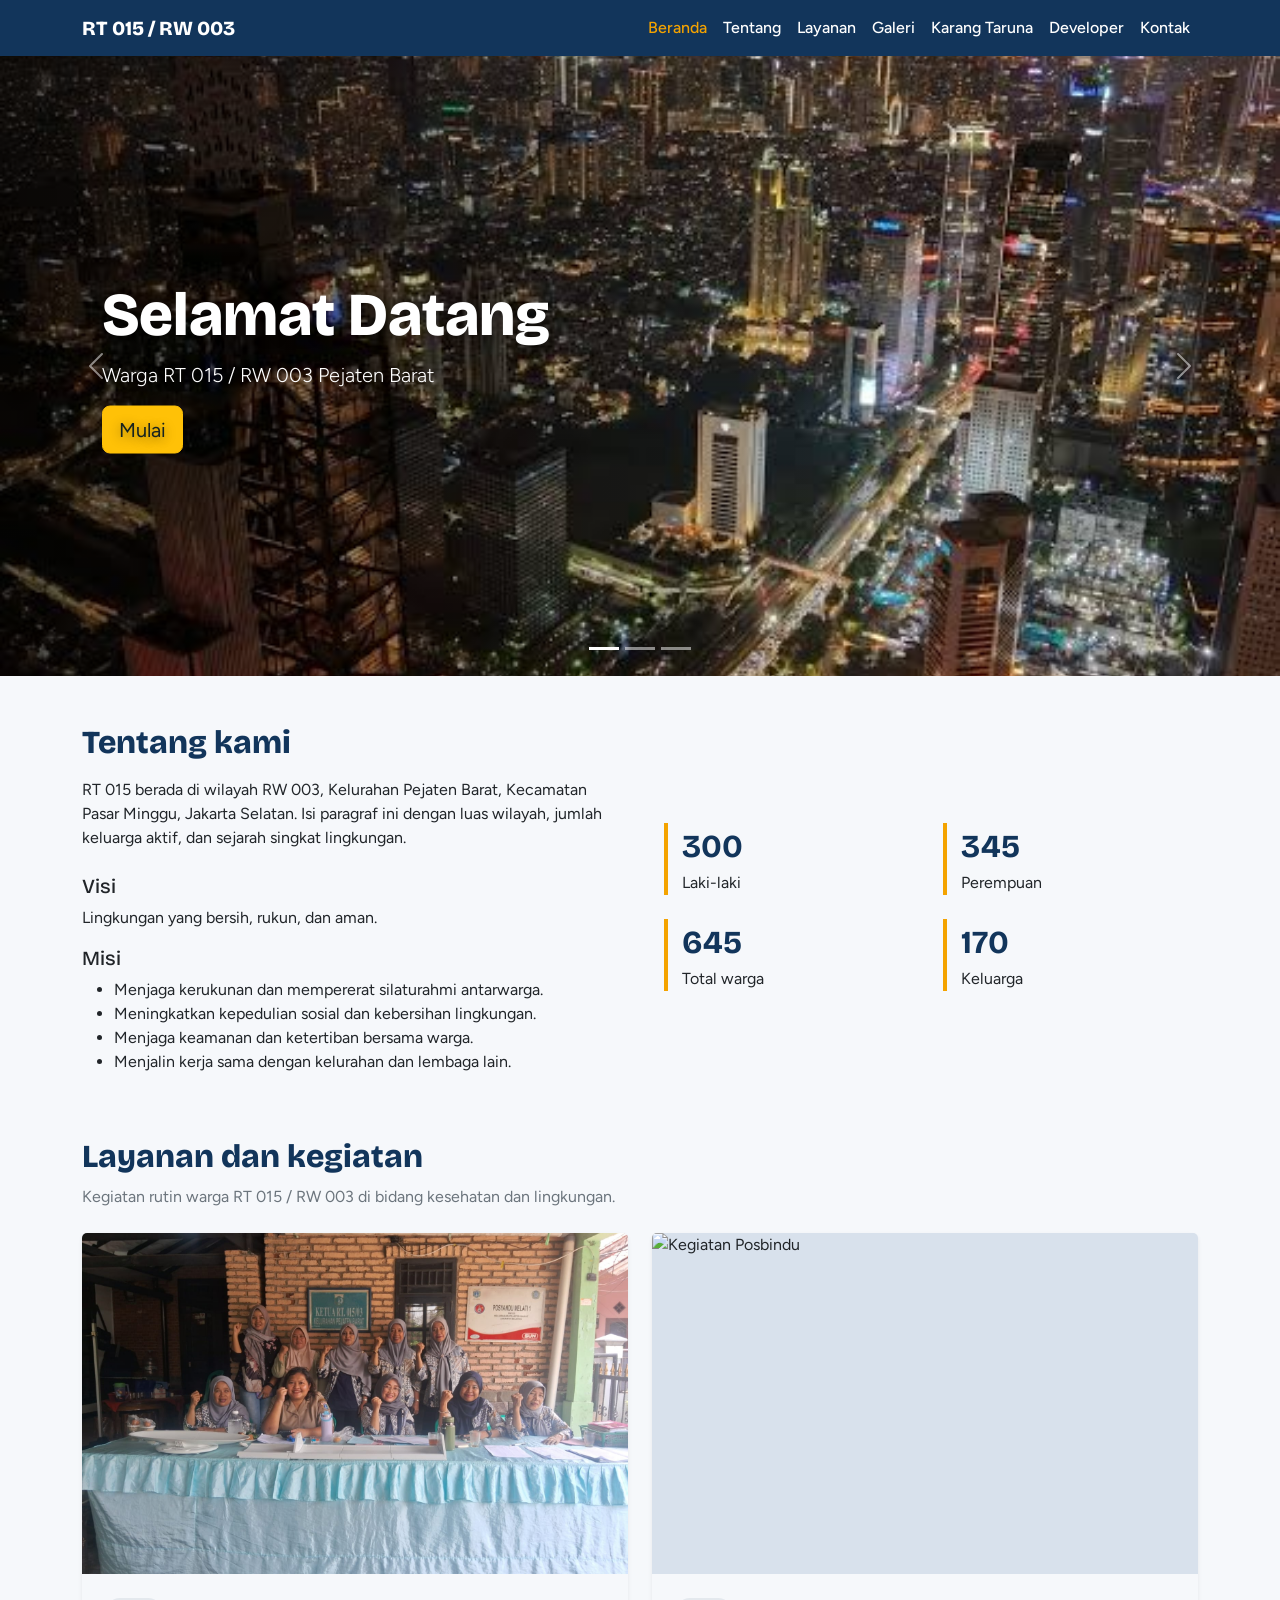
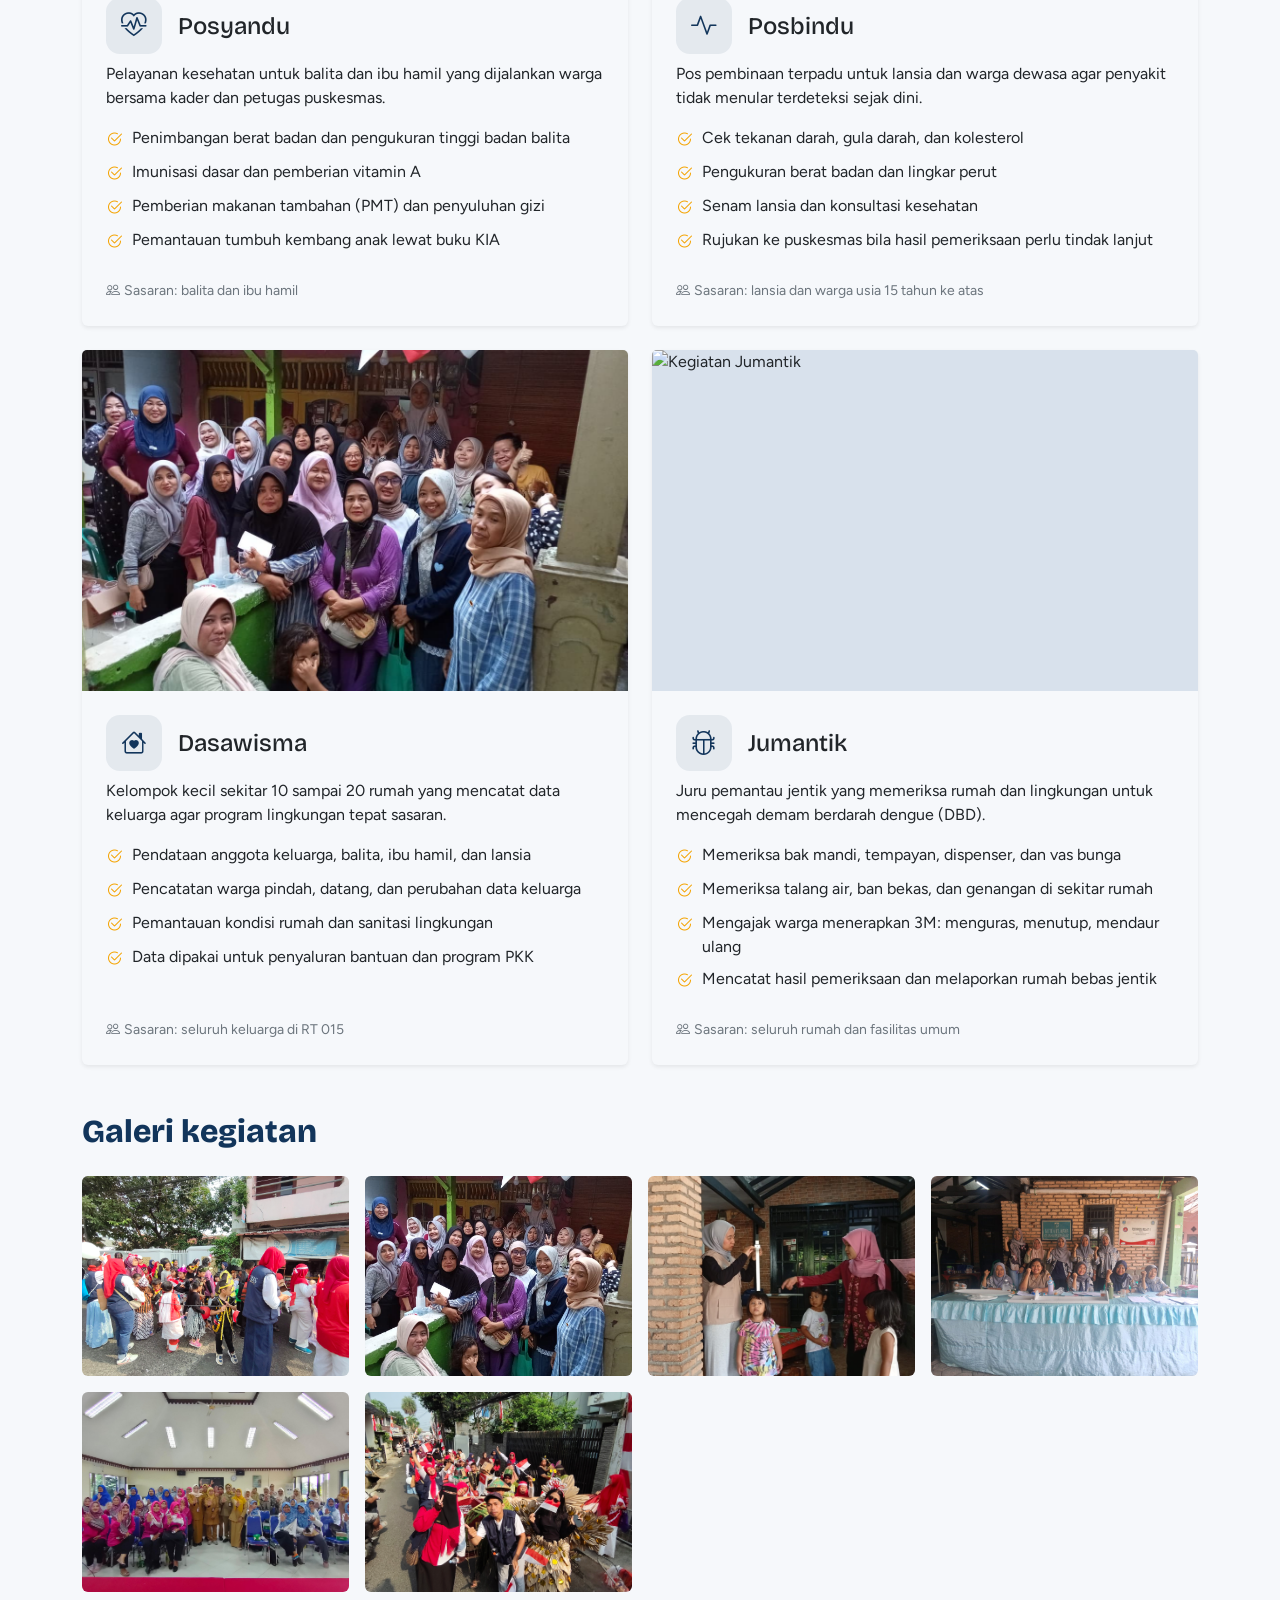
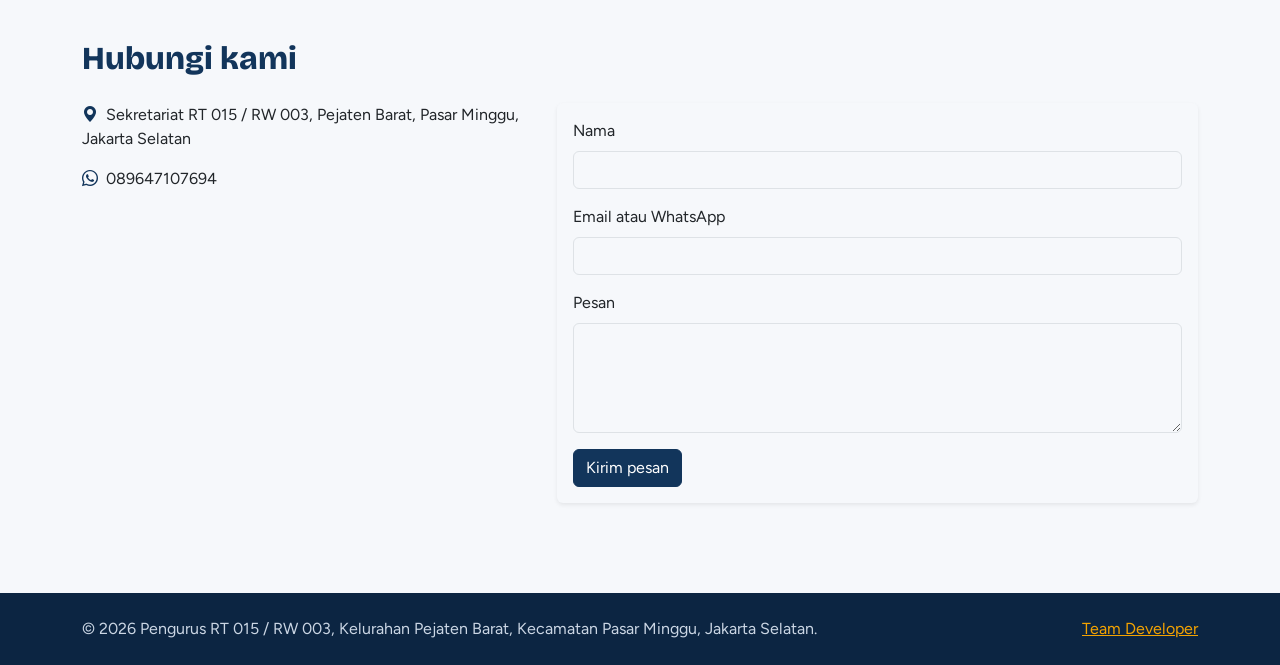
==== commit 14b9172f: "Update index.html" ====
--- a/index.html
+++ b/index.html
@@ -98,7 +98,7 @@
       </div>
     </div>
   </div>
-</section>pos
+</section>
 
 <section id="layanan" class="container pt-5">
   <h2 class="text-primary mb-2">Layanan dan kegiatan</h2>
@@ -106,7 +106,7 @@
   <div class="row g-4">
       <div class="col-md-6">
         <article class="card layanan h-100 border-0 shadow-sm">
-          <img class="ph card-img-top layanan-img" src="images/layanan/posyandu.svg" alt="Kegiatan Posyandu" loading="lazy">
+          <img class="ph card-img-top layanan-img" src="images/galeri4.jpg" alt="Kegiatan Posyandu" loading="lazy">
           <div class="card-body p-4">
             <div class="d-flex align-items-center gap-3 mb-2">
               <span class="program-icon"><i class="bi bi-heart-pulse" aria-hidden="true"></i></span>
@@ -127,7 +127,7 @@
       </div>
       <div class="col-md-6">
         <article class="card layanan h-100 border-0 shadow-sm">
-          <img class="ph card-img-top layanan-img" src="images/layanan/posbindu.svg" alt="Kegiatan Posbindu" loading="lazy">
+          <img class="ph card-img-top layanan-img" src="images/galeri7.jpg" alt="Kegiatan Posbindu" loading="lazy">
           <div class="card-body p-4">
             <div class="d-flex align-items-center gap-3 mb-2">
               <span class="program-icon"><i class="bi bi-activity" aria-hidden="true"></i></span>
@@ -148,7 +148,7 @@
       </div>
       <div class="col-md-6">
         <article class="card layanan h-100 border-0 shadow-sm">
-          <img class="ph card-img-top layanan-img" src="images/layanan/dasawisma.svg" alt="Kegiatan Dasawisma" loading="lazy">
+          <img class="ph card-img-top layanan-img" src="images/galeri2.jpg" alt="Kegiatan Dasawisma" loading="lazy">
           <div class="card-body p-4">
             <div class="d-flex align-items-center gap-3 mb-2">
               <span class="program-icon"><i class="bi bi-house-heart" aria-hidden="true"></i></span>
@@ -169,7 +169,7 @@
       </div>
       <div class="col-md-6">
         <article class="card layanan h-100 border-0 shadow-sm">
-          <img class="ph card-img-top layanan-img" src="images/layanan/jumantik.svg" alt="Kegiatan Jumantik" loading="lazy">
+          <img class="ph card-img-top layanan-img" src="images/galeri8.jpg" alt="Kegiatan Jumantik" loading="lazy">
           <div class="card-body p-4">
             <div class="d-flex align-items-center gap-3 mb-2">
               <span class="program-icon"><i class="bi bi-bug" aria-hidden="true"></i></span>
@@ -194,7 +194,6 @@
 <section id="galeri" class="container pt-5">
   <div class="d-flex justify-content-between align-items-end flex-wrap gap-2 mb-4">
     <h2 class="text-primary mb-0">Galeri kegiatan</h2>
-    <a href="karang-taruna.html" class="btn btn-outline-primary">Lihat kegiatan Karang Taruna</a>
   </div>
   <div class="row g-3"><div class="col-6 col-md-3">
     <img class="gal ph rounded" src="images/galeri1.jpg" alt="Kegiatan warga 1" loading="lazy">
--- a/style.css
+++ b/style.css
@@ -18,6 +18,7 @@
   scroll-padding-top: 72px;
 }
 
+/* Placeholder / gambar umum */
 .ph {
   width: 100%;
   background: var(--surface);
@@ -142,21 +143,22 @@
 }
 
 
+/* Layanan (beranda) */
 .layanan-img {
   aspect-ratio: 16 / 10;
 }
 
-.layanan-list li {
+.check-list li {
   display: flex;
   gap: 10px;
   margin-bottom: 8px;
 }
 
-.layanan-list li:last-child {
+.check-list li:last-child {
   margin-bottom: 0;
 }
 
-.layanan-list .bi {
+.check-list .bi {
   flex: 0 0 auto;
   margin-top: 2px;
   color: var(--amber);
